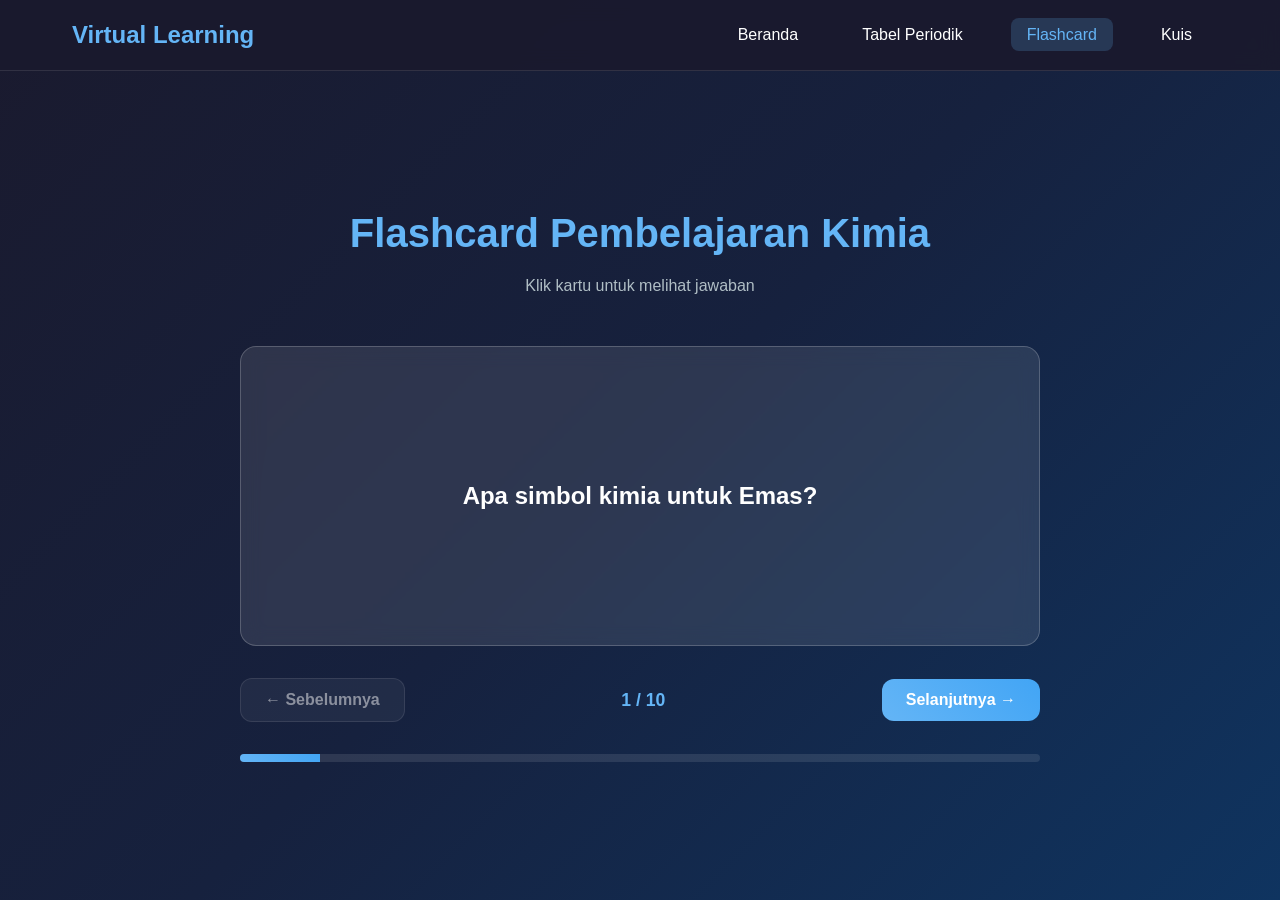
==== frontend/public/pages/flashcard.html @ 88357514 "yey udh mau kelar" ====
<!DOCTYPE html>
<html lang="id">
<head>
    <meta charset="UTF-8">
    <meta name="viewport" content="width=device-width, initial-scale=1.0">
    <title>Flashcard - Virtual Learning</title>
    <link rel="stylesheet" href="../styles/flashcard.css">
</head>
<body>
    <nav class="navbar">
        <div class="nav-container">
            <h1 class="nav-logo">Virtual Learning</h1>
            <ul class="nav-menu">
                <li><a href="welcome.html" class="nav-link">Beranda</a></li>
                <li><a href="periodic_table.html" class="nav-link">Tabel Periodik</a></li>
                <li><a href="flashcard.html" class="nav-link active">Flashcard</a></li>
                <li><a href="quiz.html" class="nav-link">Kuis</a></li>
            </ul>
        </div>
    </nav>

    <main class="main-content">
        <div class="container">
            <h1 class="page-title">Flashcard Pembelajaran Kimia</h1>
            <p class="page-subtitle">Klik kartu untuk melihat jawaban</p>
            
            <div class="flashcard-container">
                <div class="flashcard" id="flashcard">
                    <div class="flashcard-inner">
                        <div class="flashcard-front">
                            <h3 id="question">Apa simbol kimia untuk Emas?</h3>
                        </div>
                        <div class="flashcard-back">
                            <h3 id="answer">Au (dari bahasa Latin: Aurum)</h3>
                        </div>
                    </div>
                </div>
            </div>

            <div class="controls">
                <button id="prevBtn" class="btn btn-secondary">← Sebelumnya</button>
                <span id="cardCounter" class="card-counter">1 / 10</span>
                <button id="nextBtn" class="btn btn-primary">Selanjutnya →</button>
            </div>

            <div class="progress-bar">
                <div id="progress" class="progress-fill"></div>
            </div>
        </div>
    </main>

    <script src="../scripts/flashcard-script.js"></script>
</body>
</html>
---- frontend/public/styles/flashcard.css ----
* {
  margin: 0;
  padding: 0;
  box-sizing: border-box;
}

body {
  font-family: "Segoe UI", Tahoma, Geneva, Verdana, sans-serif;
  background: linear-gradient(135deg, #1a1a2e 0%, #16213e 50%, #0f3460 100%);
  color: #ffffff;
  min-height: 100vh;
  line-height: 1.6;
}

/* Navigation Styles */
.navbar {
  background: rgba(26, 26, 46, 0.95);
  backdrop-filter: blur(10px);
  border-bottom: 1px solid rgba(255, 255, 255, 0.1);
  position: sticky;
  top: 0;
  z-index: 1000;
}

.nav-container {
  max-width: 1200px;
  margin: 0 auto;
  padding: 1rem 2rem;
  display: flex;
  justify-content: space-between;
  align-items: center;
}

.nav-logo {
  font-size: 1.5rem;
  font-weight: bold;
  color: #64b5f6;
}

.nav-menu {
  display: flex;
  list-style: none;
  gap: 2rem;
}

.nav-link {
  color: #ffffff;
  text-decoration: none;
  padding: 0.5rem 1rem;
  border-radius: 8px;
  transition: all 0.3s ease;
}

.nav-link:hover,
.nav-link.active {
  background: rgba(100, 181, 246, 0.2);
  color: #64b5f6;
}

/* Main Content */
.main-content {
  padding: 2rem;
  display: flex;
  align-items: center;
  min-height: calc(100vh - 80px);
}

.container {
  max-width: 800px;
  margin: 0 auto;
  width: 100%;
}

.page-title {
  text-align: center;
  font-size: 2.5rem;
  margin-bottom: 0.5rem;
  color: #64b5f6;
}

.page-subtitle {
  text-align: center;
  color: #b0bec5;
  margin-bottom: 3rem;
}

/* Flashcard Styles */
.flashcard-container {
  perspective: 1000px;
  margin-bottom: 2rem;
}

.flashcard {
  width: 100%;
  height: 300px;
  cursor: pointer;
}

.flashcard-inner {
  position: relative;
  width: 100%;
  height: 100%;
  text-align: center;
  transition: transform 0.6s;
  transform-style: preserve-3d;
}

.flashcard.flipped .flashcard-inner {
  transform: rotateY(180deg);
}

.flashcard-front,
.flashcard-back {
  position: absolute;
  width: 100%;
  height: 100%;
  backface-visibility: hidden;
  display: flex;
  align-items: center;
  justify-content: center;
  padding: 2rem;
  border-radius: 16px;
  background: rgba(255, 255, 255, 0.1);
  backdrop-filter: blur(10px);
  border: 1px solid rgba(255, 255, 255, 0.2);
}

.flashcard-back {
  transform: rotateY(180deg);
  background: rgba(100, 181, 246, 0.2);
}

.flashcard-front h3,
.flashcard-back h3 {
  font-size: 1.5rem;
  line-height: 1.4;
}

.flashcard-back h3 {
  color: #64b5f6;
}

/* Controls */
.controls {
  display: flex;
  justify-content: space-between;
  align-items: center;
  margin-bottom: 2rem;
}

.btn {
  padding: 0.75rem 1.5rem;
  border: none;
  border-radius: 12px;
  font-size: 1rem;
  font-weight: 600;
  cursor: pointer;
  transition: all 0.3s ease;
  text-decoration: none;
  display: inline-block;
}

.btn-primary {
  background: linear-gradient(45deg, #64b5f6, #42a5f5);
  color: #ffffff;
}

.btn-primary:hover {
  transform: translateY(-2px);
  box-shadow: 0 8px 25px rgba(100, 181, 246, 0.3);
}

.btn-secondary {
  background: rgba(255, 255, 255, 0.1);
  color: #ffffff;
  border: 1px solid rgba(255, 255, 255, 0.2);
}

.btn-secondary:hover {
  background: rgba(255, 255, 255, 0.2);
  transform: translateY(-2px);
}

.btn:disabled {
  opacity: 0.5;
  cursor: not-allowed;
  transform: none;
}

.card-counter {
  font-size: 1.1rem;
  color: #64b5f6;
  font-weight: 600;
}

/* Progress Bar */
.progress-bar {
  width: 100%;
  height: 8px;
  background: rgba(255, 255, 255, 0.1);
  border-radius: 4px;
  overflow: hidden;
}

.progress-fill {
  height: 100%;
  background: linear-gradient(45deg, #64b5f6, #42a5f5);
  transition: width 0.3s ease;
  width: 10%;
}

/* Responsive Design */
@media (max-width: 768px) {
  .nav-container {
    flex-direction: column;
    gap: 1rem;
  }

  .nav-menu {
    gap: 1rem;
  }

  .page-title {
    font-size: 2rem;
  }

  .flashcard {
    height: 250px;
  }

  .flashcard-front h3,
  .flashcard-back h3 {
    font-size: 1.2rem;
  }

  .controls {
    flex-direction: column;
    gap: 1rem;
  }
}
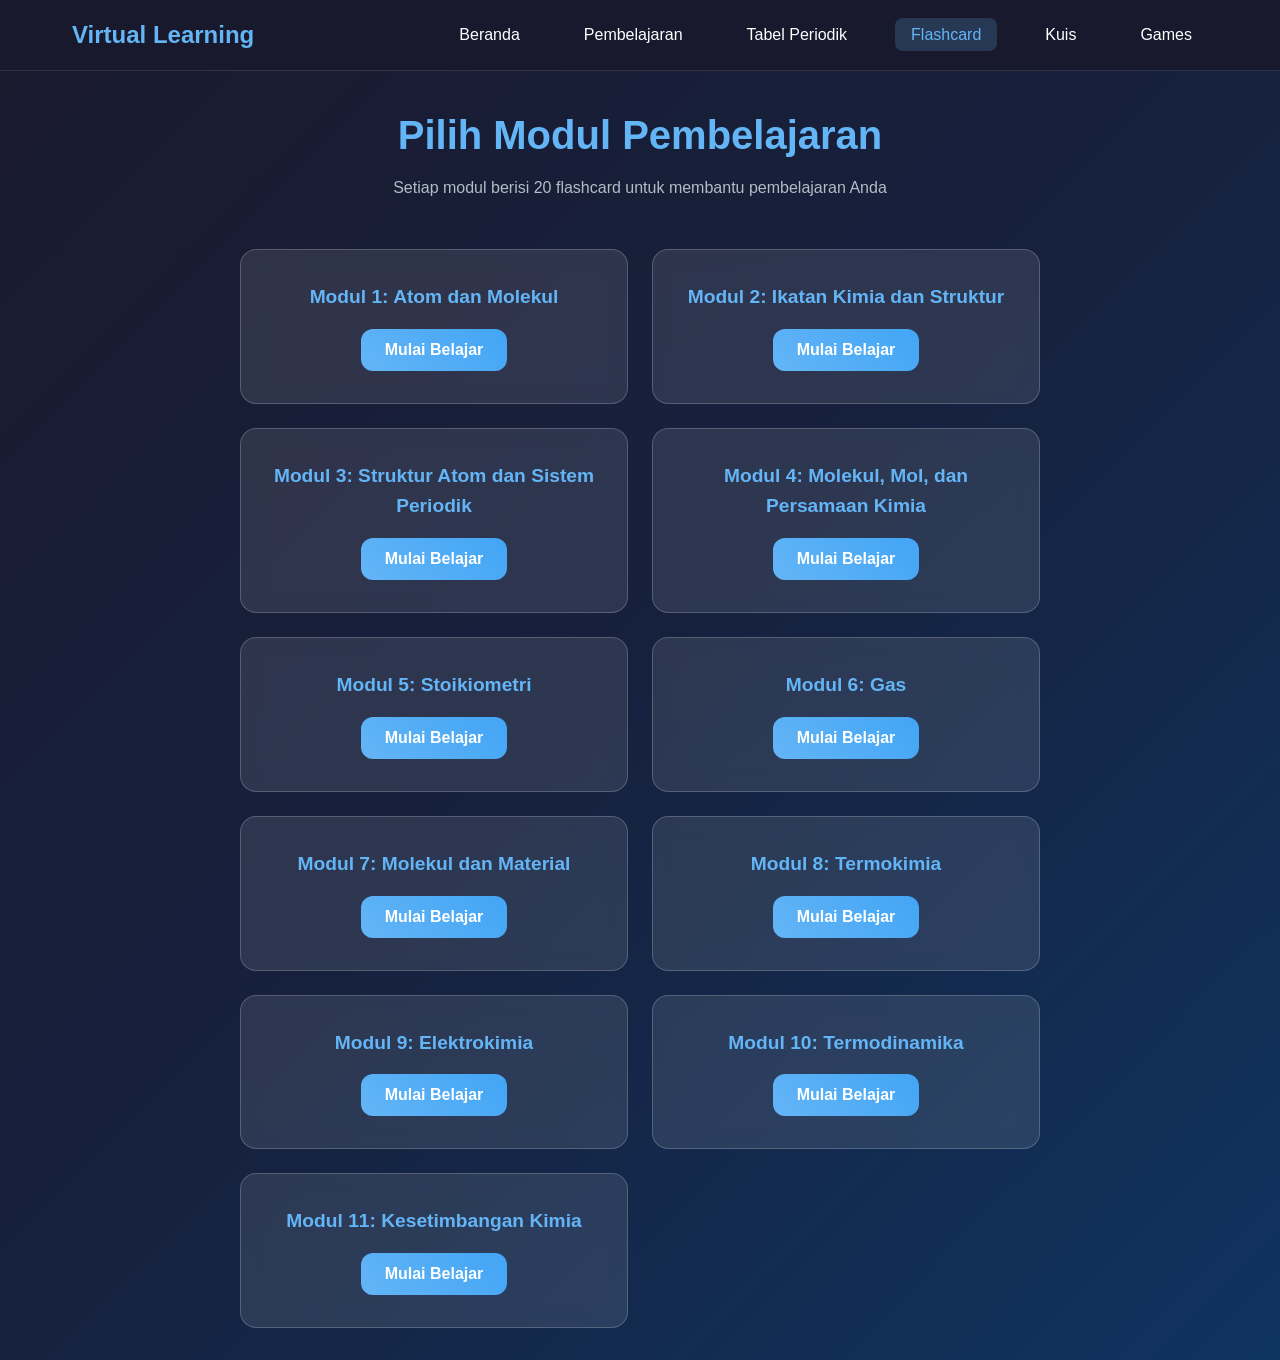
==== commit 42b5d0f1: "feat: all" ====
--- a/frontend/public/pages/flashcard.html
+++ b/frontend/public/pages/flashcard.html
@@ -3,7 +3,7 @@
 <head>
     <meta charset="UTF-8">
     <meta name="viewport" content="width=device-width, initial-scale=1.0">
-    <title>Flashcard - Virtual Learning</title>
+    <title>Flashcard Kimia - Virtual Learning</title>
     <link rel="stylesheet" href="../styles/flashcard.css">
 </head>
 <body>
@@ -12,39 +12,99 @@
             <h1 class="nav-logo">Virtual Learning</h1>
             <ul class="nav-menu">
                 <li><a href="welcome.html" class="nav-link">Beranda</a></li>
+                <li><a href="pembelajaran.html" class="nav-link">Pembelajaran</a></li>
                 <li><a href="periodic_table.html" class="nav-link">Tabel Periodik</a></li>
                 <li><a href="flashcard.html" class="nav-link active">Flashcard</a></li>
                 <li><a href="quiz.html" class="nav-link">Kuis</a></li>
+                <li><a href="games.html" class="nav-link">Games</a></li>
             </ul>
         </div>
     </nav>
 
     <main class="main-content">
         <div class="container">
-            <h1 class="page-title">Flashcard Pembelajaran Kimia</h1>
-            <p class="page-subtitle">Klik kartu untuk melihat jawaban</p>
-            
-            <div class="flashcard-container">
-                <div class="flashcard" id="flashcard">
-                    <div class="flashcard-inner">
-                        <div class="flashcard-front">
-                            <h3 id="question">Apa simbol kimia untuk Emas?</h3>
-                        </div>
-                        <div class="flashcard-back">
-                            <h3 id="answer">Au (dari bahasa Latin: Aurum)</h3>
-                        </div>
+            <div id="moduleSelection" class="module-selection">
+                <h1 class="page-title">Pilih Modul Pembelajaran</h1>
+                <p class="page-subtitle">Setiap modul berisi 20 flashcard untuk membantu pembelajaran Anda</p>
+                
+                <div class="modules-grid">
+                    <div class="module-card" data-module="atom-molekul">
+                        <h3>Modul 1: Atom dan Molekul</h3>
+                        <button class="btn btn-primary">Mulai Belajar</button>
+                    </div>
+                    <div class="module-card" data-module="ikatan-kimia">
+                        <h3>Modul 2: Ikatan Kimia dan Struktur</h3>
+                        <button class="btn btn-primary">Mulai Belajar</button>
+                    </div>
+                    <div class="module-card" data-module="struktur-atom">
+                        <h3>Modul 3: Struktur Atom dan Sistem Periodik</h3>
+                        <button class="btn btn-primary">Mulai Belajar</button>
+                    </div>
+                    <div class="module-card" data-module="molekul-mol">
+                        <h3>Modul 4: Molekul, Mol, dan Persamaan Kimia</h3>
+                        <button class="btn btn-primary">Mulai Belajar</button>
+                    </div>
+                    <div class="module-card" data-module="stoikiometri">
+                        <h3>Modul 5: Stoikiometri</h3>
+                        <button class="btn btn-primary">Mulai Belajar</button>
+                    </div>
+                    <div class="module-card" data-module="gas">
+                        <h3>Modul 6: Gas</h3>
+                        <button class="btn btn-primary">Mulai Belajar</button>
+                    </div>
+                    <div class="module-card" data-module="molekul-material">
+                        <h3>Modul 7: Molekul dan Material</h3>
+                        <button class="btn btn-primary">Mulai Belajar</button>
+                    </div>
+                    <div class="module-card" data-module="termokimia">
+                        <h3>Modul 8: Termokimia</h3>
+                        <button class="btn btn-primary">Mulai Belajar</button>
+                    </div>
+                    <div class="module-card" data-module="elektrokimia">
+                        <h3>Modul 9: Elektrokimia</h3>
+                        <button class="btn btn-primary">Mulai Belajar</button>
+                    </div>
+                    <div class="module-card" data-module="termodinamika">
+                        <h3>Modul 10: Termodinamika</h3>
+                        <button class="btn btn-primary">Mulai Belajar</button>
+                    </div>
+                    <div class="module-card" data-module="kesetimbangan">
+                        <h3>Modul 11: Kesetimbangan Kimia</h3>
+                        <button class="btn btn-primary">Mulai Belajar</button>
                     </div>
                 </div>
             </div>
 
-            <div class="controls">
-                <button id="prevBtn" class="btn btn-secondary">← Sebelumnya</button>
-                <span id="cardCounter" class="card-counter">1 / 10</span>
-                <button id="nextBtn" class="btn btn-primary">Selanjutnya →</button>
-            </div>
+            <div id="flashcardInterface" class="flashcard-interface" style="display: none;">
+                <div class="module-header">
+                    <button id="backToModules" class="btn btn-secondary">← Kembali ke Modul</button>
+                    <h2 id="currentModuleTitle" class="current-module-title"></h2>
+                </div>
+                
+                <p class="page-subtitle">Klik kartu untuk melihat jawaban</p>
+                
+                <div class="flashcard-container">
+                    <div class="flashcard" id="flashcard">
+                        <div class="flashcard-inner">
+                            <div class="flashcard-front">
+                                <h3 id="question"></h3>
+                            </div>
+                            <div class="flashcard-back">
+                                <h3 id="answer"></h3>
+                            </div>
+                        </div>
+                    </div>
+                </div>
 
-            <div class="progress-bar">
-                <div id="progress" class="progress-fill"></div>
+                <div class="controls">
+                    <button id="prevBtn" class="btn btn-secondary">← Sebelumnya</button>
+                    <span id="cardCounter" class="card-counter">1 / 20</span>
+                    <button id="nextBtn" class="btn btn-primary">Selanjutnya →</button>
+                </div>
+
+                <div class="progress-bar">
+                    <div id="progress" class="progress-fill"></div>
+                </div>
             </div>
         </div>
     </main>
--- a/frontend/public/styles/flashcard.css
+++ b/frontend/public/styles/flashcard.css
@@ -138,6 +138,76 @@
 
 .flashcard-back h3 {
   color: #64b5f6;
+}
+
+/* Module Selection Styles */
+.module-selection {
+  text-align: center;
+}
+
+.modules-grid {
+  display: grid;
+  grid-template-columns: repeat(auto-fit, minmax(300px, 1fr));
+  gap: 1.5rem;
+  margin-top: 2rem;
+}
+
+.module-card {
+  background: rgba(255, 255, 255, 0.1);
+  backdrop-filter: blur(10px);
+  border: 1px solid rgba(255, 255, 255, 0.2);
+  border-radius: 16px;
+  padding: 2rem;
+  text-align: center;
+  transition: all 0.3s ease;
+  cursor: pointer;
+}
+
+.module-card:hover {
+  transform: translateY(-5px);
+  background: rgba(255, 255, 255, 0.15);
+  box-shadow: 0 10px 30px rgba(100, 181, 246, 0.2);
+}
+
+.module-card h3 {
+  color: #64b5f6;
+  margin-bottom: 1rem;
+  font-size: 1.2rem;
+}
+
+.module-card p {
+  color: #b0bec5;
+  margin-bottom: 1.5rem;
+  line-height: 1.5;
+}
+
+/* Flashcard Interface */
+.flashcard-interface {
+  animation: fadeIn 0.5s ease-in;
+}
+
+.module-header {
+  display: flex;
+  justify-content: space-between;
+  align-items: center;
+  margin-bottom: 1rem;
+}
+
+.current-module-title {
+  color: #64b5f6;
+  font-size: 1.5rem;
+  margin: 0;
+}
+
+@keyframes fadeIn {
+  from {
+    opacity: 0;
+    transform: translateY(20px);
+  }
+  to {
+    opacity: 1;
+    transform: translateY(0);
+  }
 }
 
 /* Controls */
@@ -237,4 +307,19 @@
     flex-direction: column;
     gap: 1rem;
   }
-}
+
+  .modules-grid {
+    grid-template-columns: 1fr;
+    gap: 1rem;
+  }
+
+  .module-header {
+    flex-direction: column;
+    gap: 1rem;
+    text-align: center;
+  }
+
+  .current-module-title {
+    font-size: 1.2rem;
+  }
+}
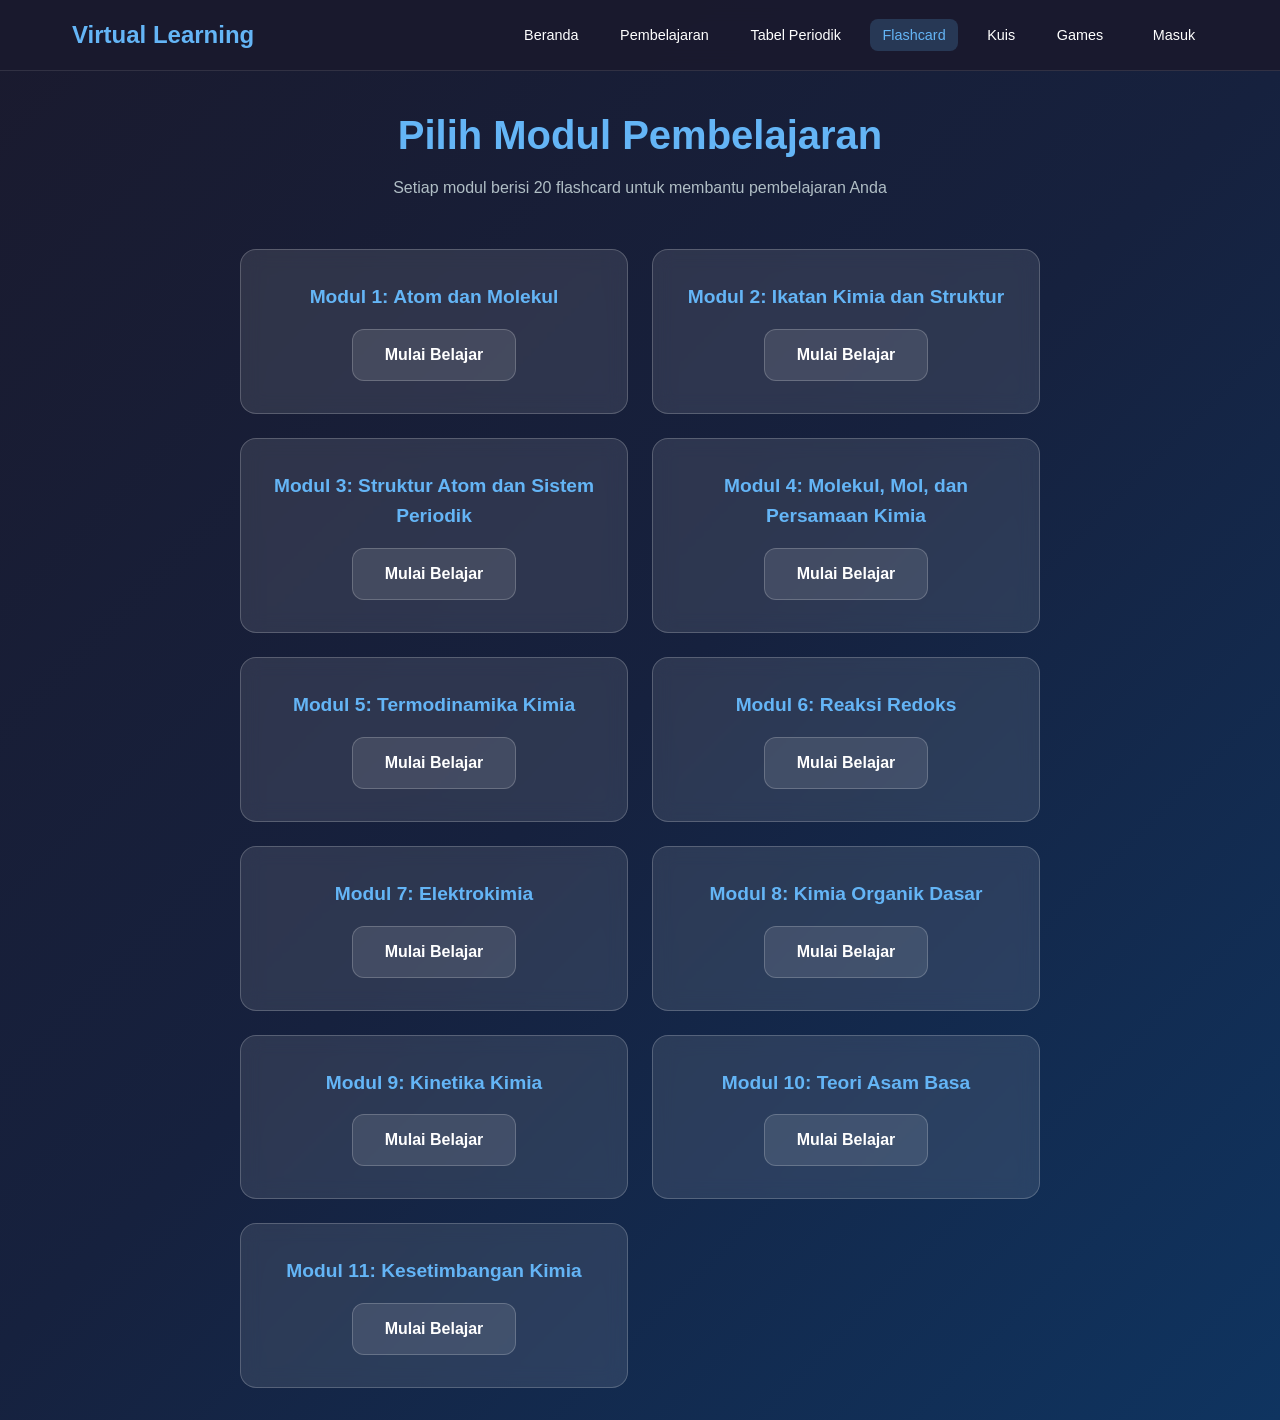
==== commit 5c37e0f1: "add backend and update frontend" ====
--- a/frontend/public/pages/flashcard.html
+++ b/frontend/public/pages/flashcard.html
@@ -5,18 +5,21 @@
     <meta name="viewport" content="width=device-width, initial-scale=1.0">
     <title>Flashcard Kimia - Virtual Learning</title>
     <link rel="stylesheet" href="../styles/flashcard.css">
+    <link rel="stylesheet" href="../styles/index.css">
 </head>
 <body>
     <nav class="navbar">
         <div class="nav-container">
             <h1 class="nav-logo">Virtual Learning</h1>
-            <ul class="nav-menu">
+            <button class="nav-toggle" onclick="toggleMenu()">&#9776;</button>
+            <ul class="nav-menu" id="navMenu">
                 <li><a href="welcome.html" class="nav-link">Beranda</a></li>
                 <li><a href="pembelajaran.html" class="nav-link">Pembelajaran</a></li>
                 <li><a href="periodic_table.html" class="nav-link">Tabel Periodik</a></li>
                 <li><a href="flashcard.html" class="nav-link active">Flashcard</a></li>
                 <li><a href="quiz.html" class="nav-link">Kuis</a></li>
                 <li><a href="games.html" class="nav-link">Games</a></li>
+                <li id="auth-slot"></li>
             </ul>
         </div>
     </nav>
@@ -44,28 +47,28 @@
                         <h3>Modul 4: Molekul, Mol, dan Persamaan Kimia</h3>
                         <button class="btn btn-primary">Mulai Belajar</button>
                     </div>
-                    <div class="module-card" data-module="stoikiometri">
-                        <h3>Modul 5: Stoikiometri</h3>
+                    <div class="module-card" data-module="termodinamika">
+                        <h3>Modul 5: Termodinamika Kimia</h3>
                         <button class="btn btn-primary">Mulai Belajar</button>
                     </div>
-                    <div class="module-card" data-module="gas">
-                        <h3>Modul 6: Gas</h3>
-                        <button class="btn btn-primary">Mulai Belajar</button>
-                    </div>
-                    <div class="module-card" data-module="molekul-material">
-                        <h3>Modul 7: Molekul dan Material</h3>
-                        <button class="btn btn-primary">Mulai Belajar</button>
-                    </div>
-                    <div class="module-card" data-module="termokimia">
-                        <h3>Modul 8: Termokimia</h3>
+                    <div class="module-card" data-module="reaksi-redoks">
+                        <h3>Modul 6: Reaksi Redoks</h3>
                         <button class="btn btn-primary">Mulai Belajar</button>
                     </div>
                     <div class="module-card" data-module="elektrokimia">
-                        <h3>Modul 9: Elektrokimia</h3>
+                        <h3>Modul 7: Elektrokimia</h3>
                         <button class="btn btn-primary">Mulai Belajar</button>
                     </div>
-                    <div class="module-card" data-module="termodinamika">
-                        <h3>Modul 10: Termodinamika</h3>
+                    <div class="module-card" data-module="kimia-organik">
+                        <h3>Modul 8: Kimia Organik Dasar</h3>
+                        <button class="btn btn-primary">Mulai Belajar</button>
+                    </div>
+                    <div class="module-card" data-module="kinetika">
+                        <h3>Modul 9: Kinetika Kimia</h3>
+                        <button class="btn btn-primary">Mulai Belajar</button>
+                    </div>
+                    <div class="module-card" data-module="asam-basa">
+                        <h3>Modul 10: Teori Asam Basa</h3>
                         <button class="btn btn-primary">Mulai Belajar</button>
                     </div>
                     <div class="module-card" data-module="kesetimbangan">
@@ -109,6 +112,17 @@
         </div>
     </main>
 
+    <script src="../scripts/config.js"></script>
+    <script src="../scripts/api.js"></script>
+    <script src="../scripts/auth.js"></script>
+    <script src="../scripts/navbar-auth.js"></script>
+    <script src="../scripts/progress.js"></script>
     <script src="../scripts/flashcard-script.js"></script>
+    <script>
+        function toggleMenu() {
+            const navMenu = document.getElementById('navMenu');
+            navMenu.classList.toggle('active');
+        }
+    </script>
 </body>
-</html>
+</html>
--- a/frontend/public/styles/index.css
+++ b/frontend/public/styles/index.css
@@ -0,0 +1,296 @@
+* {
+  margin: 0;
+  padding: 0;
+  box-sizing: border-box;
+}
+
+body {
+  font-family: "Segoe UI", Tahoma, Geneva, Verdana, sans-serif;
+  background: linear-gradient(135deg, #1a1a2e 0%, #16213e 50%, #0f3460 100%);
+  color: #ffffff;
+  min-height: 100vh;
+  line-height: 1.6;
+}
+
+/* Navigation Styles */
+.navbar {
+  background: rgba(26, 26, 46, 0.95);
+  backdrop-filter: blur(10px);
+  border-bottom: 1px solid rgba(255, 255, 255, 0.1);
+  position: sticky;
+  top: 0;
+  z-index: 1000;
+}
+
+.nav-container {
+  max-width: 1200px;
+  margin: 0 auto;
+  padding: 1rem 2rem;
+  display: flex;
+  justify-content: space-between;
+  align-items: center;
+}
+
+.nav-logo {
+  font-size: 1.5rem;
+  font-weight: bold;
+  color: #64b5f6;
+  white-space: nowrap; /* Prevent logo text wrapping */
+}
+
+.nav-toggle {
+  display: none;
+  font-size: 1.5rem;
+  background: none;
+  border: none;
+  color: #e3f2fd;
+  cursor: pointer;
+  padding: 0.5rem;
+}
+
+.nav-menu {
+  display: flex;
+  list-style: none;
+  gap: 1rem; /* Reduced from 2rem to fit more items */
+  margin: 0;
+  padding: 0;
+  white-space: nowrap; /* Prevent menu item wrapping */
+}
+
+.nav-link {
+  color: #ffffff;
+  text-decoration: none;
+  padding: 0.5rem 0.8rem; /* Reduced padding to save space */
+  border-radius: 8px;
+  transition: all 0.3s ease;
+  font-size: 0.9rem; /* Reduced font size for compactness */
+  white-space: nowrap; /* Prevent individual link wrapping */
+}
+
+.nav-link:hover,
+.nav-link.active {
+  background: rgba(100, 181, 246, 0.2);
+  color: #64b5f6;
+}
+
+/* Ensure auth-slot and logout button fit */
+#auth-slot,
+#logoutBtn {
+  margin-left: 0.5rem; /* Adjusted spacing */
+}
+
+#logoutBtn {
+  background-color: #f44336;
+  color: white;
+  border: none;
+  padding: 0.4rem 0.8rem; /* Adjusted padding */
+  border-radius: 5px;
+  cursor: pointer;
+  font-size: 0.85rem; /* Reduced font size */
+  transition: background-color 0.3s ease;
+}
+
+#logoutBtn:hover {
+  background-color: #d32f2f;
+}
+
+/* Responsive Design for Mobile */
+@media (max-width: 768px) {
+  .nav-container {
+    flex-direction: column;
+    gap: 1rem;
+  }
+
+  .nav-toggle {
+    display: block;
+  }
+
+  .nav-menu {
+    flex-direction: column;
+    gap: 0.8rem;
+    position: absolute;
+    top: 100%;
+    left: 0;
+    width: 100%;
+    background-color: rgba(26, 26, 46, 0.95);
+    padding: 1rem;
+    display: none;
+    z-index: 1000;
+  }
+
+  .nav-menu.active {
+    display: flex;
+  }
+
+  .nav-link {
+    padding: 0.5rem 1rem;
+    font-size: 0.9rem;
+    width: 100%;
+    text-align: center;
+  }
+
+  #auth-slot,
+  #logoutBtn {
+    margin-left: 0;
+    width: 100%;
+    text-align: center;
+  }
+
+  #logoutBtn {
+    width: 100%;
+    margin-top: 0.5rem;
+  }
+}
+
+/* Main Content */
+.main-content {
+  flex: 1;
+}
+
+/* Hero Section */
+.hero {
+  padding: 4rem 2rem;
+  text-align: center;
+  max-width: 1200px;
+  margin: 0 auto;
+}
+
+.hero-content {
+  max-width: 800px;
+  margin: 0 auto;
+}
+
+.hero-title {
+  font-size: 3rem;
+  margin-bottom: 1rem;
+  background: linear-gradient(45deg, #64b5f6, #42a5f5);
+  -webkit-background-clip: text;
+  -webkit-text-fill-color: transparent;
+  background-clip: text;
+}
+
+.hero-subtitle {
+  font-size: 1.2rem;
+  margin-bottom: 2rem;
+  color: #b0bec5;
+  line-height: 1.8;
+}
+
+.hero-buttons {
+  display: flex;
+  gap: 1rem;
+  justify-content: center;
+  flex-wrap: wrap;
+}
+
+.btn {
+  padding: 1rem 2rem;
+  border: none;
+  border-radius: 12px;
+  font-size: 1rem;
+  font-weight: 600;
+  text-decoration: none;
+  cursor: pointer;
+  transition: all 0.3s ease;
+  display: inline-block;
+}
+
+.btn {
+  background: rgba(255, 255, 255, 0.1);
+  color: #ffffff;
+  border: 1px solid rgba(255, 255, 255, 0.2);
+}
+
+.btn:hover {
+  background: rgba(255, 255, 255, 0.2);
+  transform: translateY(-2px);
+  box-shadow: 0 10px 30px rgba(100, 181, 246, 0.2);
+  border-color: rgba(100, 181, 246, 0.3);
+}
+
+/* Features Section */
+.features {
+  padding: 4rem 2rem;
+  background: rgba(0, 0, 0, 0.2);
+}
+
+.features-container {
+  max-width: 1200px;
+  margin: 0 auto;
+}
+
+.features-title {
+  text-align: center;
+  font-size: 2.5rem;
+  margin-bottom: 3rem;
+  color: #64b5f6;
+}
+
+.features-grid {
+  display: grid;
+  grid-template-columns: repeat(auto-fit, minmax(300px, 1fr));
+  gap: 2rem;
+}
+
+.feature-card {
+  background: rgba(255, 255, 255, 0.05);
+  backdrop-filter: blur(10px);
+  border: 1px solid rgba(255, 255, 255, 0.1);
+  border-radius: 16px;
+  padding: 2rem;
+  text-align: center;
+  transition: all 0.3s ease;
+}
+
+.feature-card:hover {
+  transform: translateY(-5px);
+  box-shadow: 0 10px 30px rgba(100, 181, 246, 0.2);
+  border-color: rgba(100, 181, 246, 0.3);
+}
+
+.feature-icon {
+  font-size: 3rem;
+  margin-bottom: 1rem;
+}
+
+.feature-card h3 {
+  font-size: 1.5rem;
+  margin-bottom: 1rem;
+  color: #64b5f6;
+}
+
+.feature-card p {
+  color: #b0bec5;
+  margin-bottom: 1.5rem;
+  line-height: 1.6;
+}
+
+.feature-link {
+  color: #64b5f6;
+  text-decoration: none;
+  font-weight: 600;
+  padding: 0.5rem 1rem;
+  border: 1px solid #64b5f6;
+  border-radius: 8px;
+  transition: all 0.3s ease;
+  display: inline-block;
+}
+
+.feature-link:hover {
+  background: #64b5f6;
+  color: #ffffff;
+}
+
+/* Footer */
+.footer {
+  background: rgba(26, 26, 46, 0.95);
+  border-top: 1px solid rgba(255, 255, 255, 0.1);
+  padding: 2rem;
+  text-align: center;
+}
+
+.footer-content {
+  max-width: 1200px;
+  margin: 0 auto;
+  color: #b0bec5;
+}
